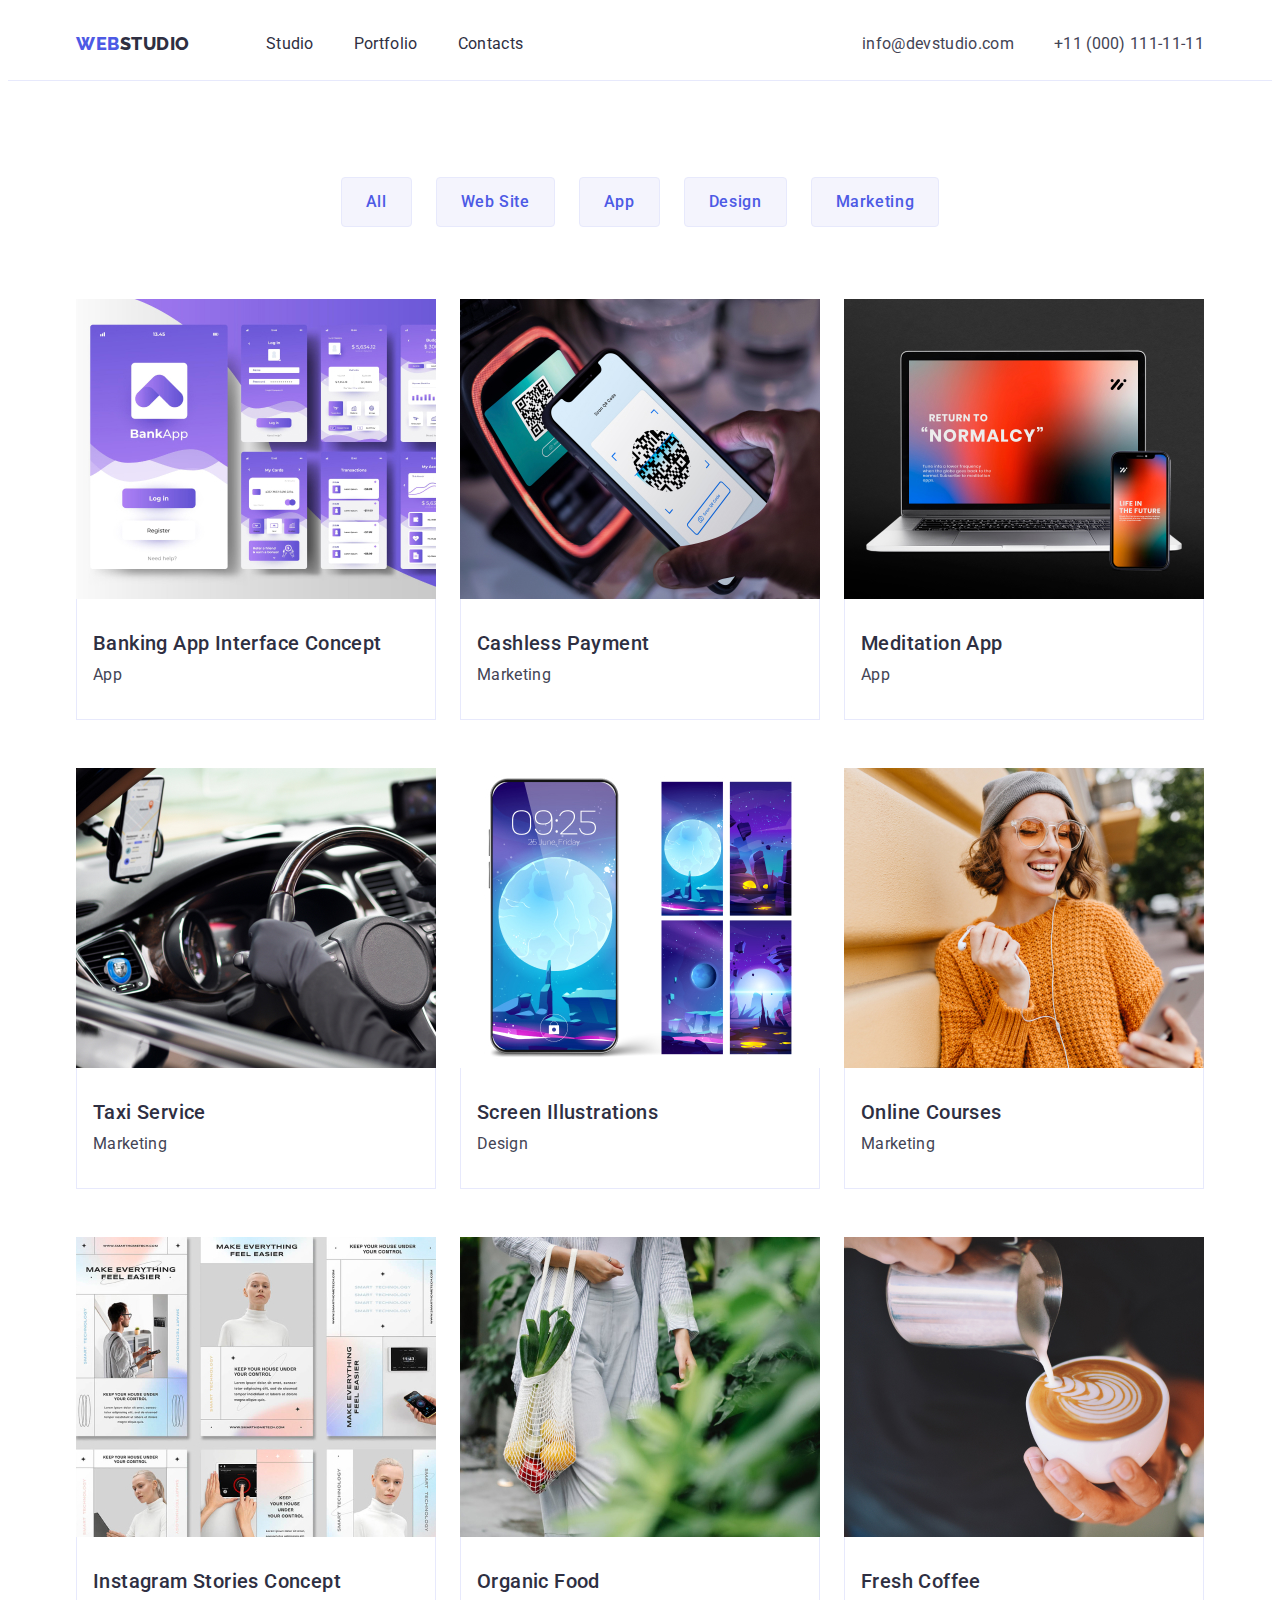
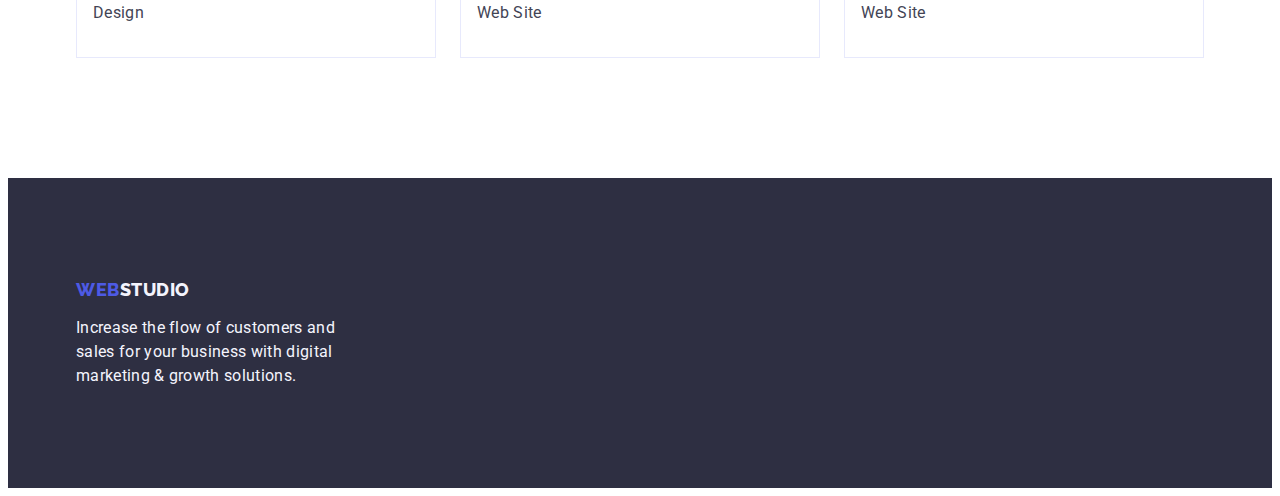
==== portfolio.html @ 53a60d80 "complete" ====
<!DOCTYPE html>
<html lang="en">
  <head>
    <meta charset="UTF-8" />
    <meta name="viewport" content="width=device-width, initial-scale=1.0" />
    <link
      rel="stylesheet"
      href="https://cdnjs.cloudflare.com/ajax/libs/modern-normalize/2.0.0/modern-normalize.min.css"
      integrity="sha512-4xo8blKMVCiXpTaLzQSLSw3KFOVPWhm/TRtuPVc4WG6kUgjH6J03IBuG7JZPkcWMxJ5huwaBpOpnwYElP/m6wg=="
      crossorigin="anonymous"
      referrerpolicy="no-referrer"
    />
    <link rel="stylesheet" href="./css/styles.css" />
    <link rel="preconnect" href="https://fonts.googleapis.com" />
    <link rel="preconnect" href="https://fonts.gstatic.com" crossorigin />
    <link
      href="https://fonts.googleapis.com/css2?family=Raleway:wght@800&family=Roboto:wght@400;500;700;900&display=swap"
      rel="stylesheet"
    />
    <title>Portfolio</title>
  </head>
  <body>
    <header class="header">
      <div class="container">
        <nav class="list header-nav">
          <a href="./index.html" class="header-logo link list"
            >Web<span class="logo-span">Studio</span></a
          >
          <ul class="list header-list">
            <li class="header-menu-item">
              <a href="./index.html" class="link header-item">Studio</a>
            </li>
            <li class="header-menu-item">
              <a href="./portfolio.html" class="link header-item">Portfolio</a>
            </li>
            <li class="header-menu-item">
              <a href="" class="link header-item">Contacts</a>
            </li>
          </ul>
        </nav>
        <address class="address">
          <ul class="list header-list">
            <li class="header-address">
              <a href="mailto:info@devstudio.com" class="link header-item"
                >info@devstudio.com</a
              >
            </li>
            <li class="header-address">
              <a href="tel:+110001111111" class="link header-item"
                >+11 (000) 111-11-11</a
              >
            </li>
          </ul>
        </address>
      </div>
    </header>
    <main>
      <section class="section-portfolio">
        <div class="container">
          <h1 class="visually-hidden">Title one</h1>
          <!-- Button -->
          <ul class="list btn-list">
            <li class="link btn-link">
              <button class="btn-item" type="button">All</button>
            </li>
            <li class="link btn-link">
              <button class="btn-item" type="button">Web Site</button>
            </li>
            <li class="link btn-link">
              <button class="btn-item" type="button">App</button>
            </li>
            <li class="link btn-link">
              <button class="btn-item" type="button">Design</button>
            </li>
            <li class="link btn-link">
              <button class="btn-item" type="button">Marketing</button>
            </li>
          </ul>
          <!-- IMAGES -->
          <ul class="list portfolio-list">
            <li class="img-portfolio">
              <a href="" class="link">
                <img src="./images/img-docs.jpg" alt="photo" width="360" />
                <div class="container-portfolio">
                  <h2 class="portfolio-title">Banking App Interface Concept</h2>
                  <p class="portfolio-paragraph">App</p>
                </div></a
              >
            </li>
            <li class="img-portfolio">
              <a href="" class="link"
                ><img src="./images/img-docs-2.jpg" alt="photo" width="360" />
                <div class="container-portfolio">
                  <h2 class="portfolio-title">Cashless Payment</h2>
                  <p class="portfolio-paragraph">Marketing</p>
                </div></a
              >
            </li>
            <li class="img-portfolio">
              <a href="" class="link"
                ><img src="./images/img-docs-3.jpg" alt="photo" width="360" />
                <div class="container-portfolio">
                  <h2 class="portfolio-title">Meditation App</h2>
                  <p class="portfolio-paragraph">App</p>
                </div></a
              >
            </li>
            <li class="img-portfolio">
              <a href="" class="link"
                ><img src="./images/img-docs-4.jpg" alt="photo" width="360" />
                <div class="container-portfolio">
                  <h2 class="portfolio-title">Taxi Service</h2>
                  <p class="portfolio-paragraph">Marketing</p>
                </div></a
              >
            </li>
            <li class="img-portfolio">
              <a href="" class="link"
                ><img src="./images/img-docs-5.jpg" alt="photo" width="360" />
                <div class="container-portfolio">
                  <h2 class="portfolio-title">Screen Illustrations</h2>
                  <p class="portfolio-paragraph">Design</p>
                </div></a
              >
            </li>
            <li class="img-portfolio">
              <a href="" class="link"
                ><img src="./images/img-docs-6.jpg" alt="photo" width="360" />
                <div class="container-portfolio">
                  <h2 class="portfolio-title">Online Courses</h2>
                  <p class="portfolio-paragraph">Marketing</p>
                </div></a
              >
            </li>
            <li class="img-portfolio">
              <a href="" class="link">
                <img src="./images/img-docs-7.jpg" alt="photo" width="360" />
                <div class="container-portfolio">
                  <h2 class="portfolio-title">Instagram Stories Concept</h2>
                  <p class="portfolio-paragraph">Design</p>
                </div></a
              >
            </li>
            <li class="img-portfolio">
              <a href="" class="link">
                <img src="./images/img-docs-8.jpg" alt="photo" width="360" />
                <div class="container-portfolio">
                  <h2 class="portfolio-title">Organic Food</h2>
                  <p class="portfolio-paragraph">Web Site</p>
                </div></a
              >
            </li>
            <li class="img-portfolio">
              <a href="" class="link"
                ><img src="./images/img-docs-9.jpg" alt="photo" width="360" />
                <div class="container-portfolio">
                  <h2 class="portfolio-title">Fresh Coffee</h2>
                  <p class="portfolio-paragraph">Web Site</p>
                </div></a
              >
            </li>
          </ul>
        </div>
      </section>
    </main>
    <footer class="footer">
      <div class="container">
        <a class="link footer-logo" href="./index.html"
          >Web<span class="span-footer">Studio</span></a
        >
        <p class="footer-text">
          Increase the flow of customers and sales for your business with
          digital marketing & growth solutions.
        </p>
      </div>
    </footer>
  </body>
</html>
---- css/styles.css ----
*,
*::before,
*::after {
  box-sizing: border-box;
}
body {
  font-family: var(--font-primary);
  color: var(--slate);
  background-color: var(--white);
  line-height: 1.66;
}
:root {
  --font-primary: "Roboto", sans-serif;
  --cloud: #f4f4fd;
  --cornflower: #e7e9fc;
  --iris: #4d5ae5;
  --ocean: #404bbf;
  --navyblue: #2e2f42;
  --green: #31d0aa;
  --slate: #434455;
  --lightslate: #8e8f99;
  --navyblue-modal: rgba(46, 47, 66, 0.4);
  --grey: rgba(46, 47, 66, 0.7);
  --white: #fff;
}
li {
  list-style: none;
}
.list {
  list-style: none;
  list-style-type: none;
}
.link {
  text-decoration: none;
  color: inherit;
}
button {
  cursor: pointer;
}
.logo-span {
  color: #2e2f42;
}
p,
h1,
h2,
h3,
h4,
h5,
h6 {
  margin-bottom: 0;
  margin-top: 0;
}
ul,
ol {
  margin-bottom: 0;
  margin-top: 0;
  padding-left: 0;
}
img {
  display: block;
  max-width: 100%;
  height: auto;
}
.visually-hidden {
  position: absolute;
  width: 1px;
  height: 1px;
  margin: -1px;
  border: 0;
  padding: 0;
  white-space: nowrap;
  clip-path: inset(100%);
  clip: rect(0 0 0 0);
  overflow: hidden;
}

/* DIV */
.container {
  max-width: 1158px;
  padding: 0 15px;
  margin: 0 auto;
}
.container-portfolio {
  padding: 32px 16px;
  border: 1px solid #e7e9fc;
  border-top: none;
}

/* ---------HEADER------------ */
.header {
  border-bottom: 1px solid #e7e9fc;
  background-color: var(--white, #fff);
}
.header .container {
  display: flex;
  justify-content: space-between;
  align-items: center;
}
.address {
  font-style: normal;
}
.header-logo {
  display: inline-block;
  margin-right: 76px;
  color: var(--iris, #4d5ae5);
  font-family: "Raleway", sans-serif;
  font-weight: 800;
  font-size: 18px;
  line-height: 1.17;
  letter-spacing: 0.03em;
  text-transform: uppercase;
}
.logo-span {
  color: var(--navyblue, #2e2f42);
  font-family: "Raleway", sans-serif;
  font-size: 18px;
  line-height: 1.16;
  letter-spacing: 0.03em;
  text-transform: uppercase;
}
.header-nav {
  display: flex;
  align-items: center;
}
.header-list {
  display: flex;
  gap: 40px;
  align-items: center;
}
.header-menu-item {
  color: var(--navyblue, #2e2f42);
  font-family: var(--font-primary);
  font-size: 16px;
  line-height: 1.5;
  letter-spacing: 0.02em;
}
.header-address {
  color: var(--slate, #434455);
  font-family: var(--font-primary);
  font-size: 16px;
  line-height: 1.5;
  letter-spacing: 0.02em;
}
.header-item {
  display: inline-block;
  padding: 24px 0;
}
.link:hover,
.link:focus {
  color: #404bbf;
}

/* -------------MAIN----------- */

.main-title {
  max-width: 496px;
  margin: 0 auto;
  color: var(--white, #fff);
  font-family: var(--font-primary);
  font-size: 56px;
  line-height: 1.07;
  letter-spacing: 0.02em;
  text-align: center;
}
.text-btn {
  display: block;
  margin: 48px auto 0;
  min-width: 169px;
  height: 56px;
  border: none;
  border-radius: 4px;
  cursor: pointer;
  color: var(--white, #fff);
  font-family: var(--font-primary);
  font-size: 16px;
  font-weight: 500;
  line-height: 1.5;
  letter-spacing: 0.04em;
  background-color: #4d5ae5;
}
.btn-list {
  display: flex;
  justify-content: center;
  gap: 24px;
  margin-bottom: 72px;
}
.btn-item {
  padding: 12px 24px;
  border: 1px solid #e7e9fc;
  border-radius: 4px;
  font-family: "Roboto", sans-serif;
  font-weight: 500;
  font-size: 16px;
  line-height: 1.5;
  letter-spacing: 0.04em;
  color: #4d5ae5;
  background-color: #f4f4fd;
  cursor: pointer;
}
.btn-item:hover {
  color: #ffffff;
  background-color: #404bbf;
  border: 1px solid transparent;
}
.btn-item:focus {
  color: #ffffff;
  background-color: #404bbf;
  border: 1px solid transparent;
}
.section-list {
  display: flex;
  gap: 24px;
}
.section-two-link {
  width: calc((100% - 72px) / 4);
}
.link-communications {
  width: calc((100% - 48px) / 3);
}
.section-item {
  background: var(--white, #fff);
  width: calc((100% - 72px) / 4);
  border-radius: 0px 0px 4px 4px;
}
.our-team {
  padding: 32px 0;
}
.text-btn:hover,
.text-btn:focus {
  background-color: #404bbf;
}
.main-title-list {
  margin-bottom: 8px;
  color: var(--navyblue, #2e2f42);
  font-family: var(--font-primary);
  font-weight: 500;
  font-size: 20px;
  line-height: 1.2;
  letter-spacing: 0.02em;
}
.section-team .main-title-list {
  text-align: center;
}
.main-text {
  color: var(--slate, #434455);
  font-family: var(--font-primary);
  font-size: 16px;
  line-height: 1.5;
  letter-spacing: 0.02em;
}
.main-title-text {
  color: var(--navyblue, #2e2f42);
  font-family: var(--font-primary);
  font-size: 36px;
  line-height: 1.11;
  letter-spacing: 0.02em;
  text-transform: capitalize;
  text-align: center;
  margin-bottom: 72px;
}

.section-list {
  display: flex;
  max-width: 1128px;
  height: auto;
  gap: 24px;
}

.portfolio-title {
  color: var(--navyblue, #2e2f42);
  font-family: "Roboto", sans-serif;
  font-weight: 500;
  font-size: 20px;
  line-height: 1.2;
  letter-spacing: 0.02em;
  margin-bottom: 8px;
}
.portfolio-paragraph {
  color: var(--slate, #434455);
  font-family: "Roboto", sans-serif;
  font-size: 16px;
  line-height: 1.5;
  letter-spacing: 0.02em;
}
.text-description {
  color: var(--slate, #434455);
  font-family: var(--font-primary);
  font-size: 16px;
  line-height: 1.5;
  letter-spacing: 0.02em;
  text-align: center;
}
.portfolio-list {
  display: flex;
  flex-wrap: wrap;
  column-gap: 24px;
  row-gap: 48px;
}
.img-portfolio {
  width: calc((100% - 48px) / 3);
}

/* ---------Section----------- */
.section-one {
  background: var(--navyblue, #2e2f42);
  padding: 188px 0;
}
.section-two {
  background: #fff;
  padding: 120px 0;
}

.section-three {
  background: #fff;
  padding-bottom: 120px;
}

.section-team {
  background: var(--cloud, #f4f4fd);
  padding: 120px 0;
}

.section-portfolio {
  background: #fff;
  padding-top: 96px;
  padding-bottom: 120px;
}
/* --------FOOTER---------- */
.footer {
  background: var(--navyblue, #2e2f42);
  padding-top: 100px;
  padding-bottom: 100px;
}
.span-footer {
  color: var(--cloud, #f4f4fd);
}
.footer-text {
  line-height: 1.5;
  color: #f4f4fd;
  letter-spacing: 0.02em;
  max-width: 264px;
}
.footer-logo {
  display: inline-block;
  margin-bottom: 16px;
  color: var(--iris, #4d5ae5);
  font-family: "Raleway", sans-serif;
  font-weight: 800;
  font-size: 18px;
  line-height: 1.17;
  letter-spacing: 0.03em;
  text-transform: uppercase;
}
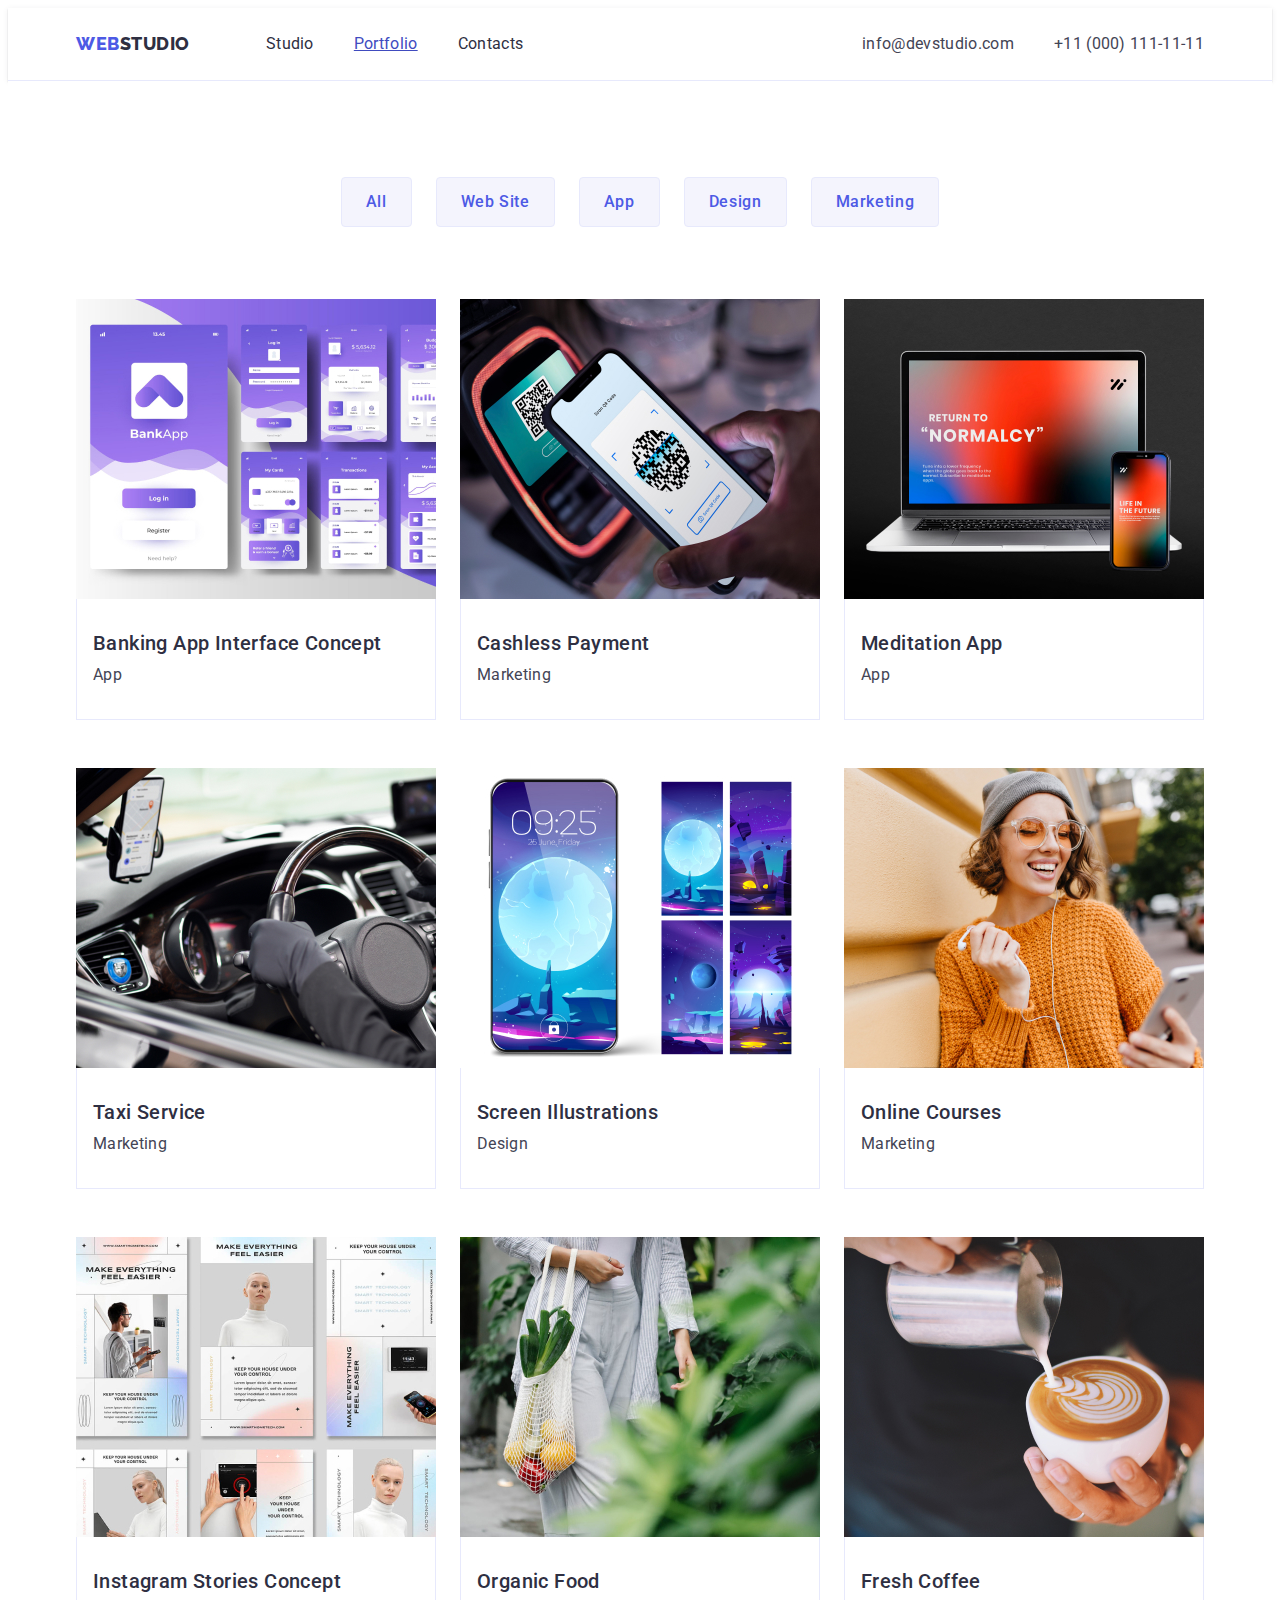
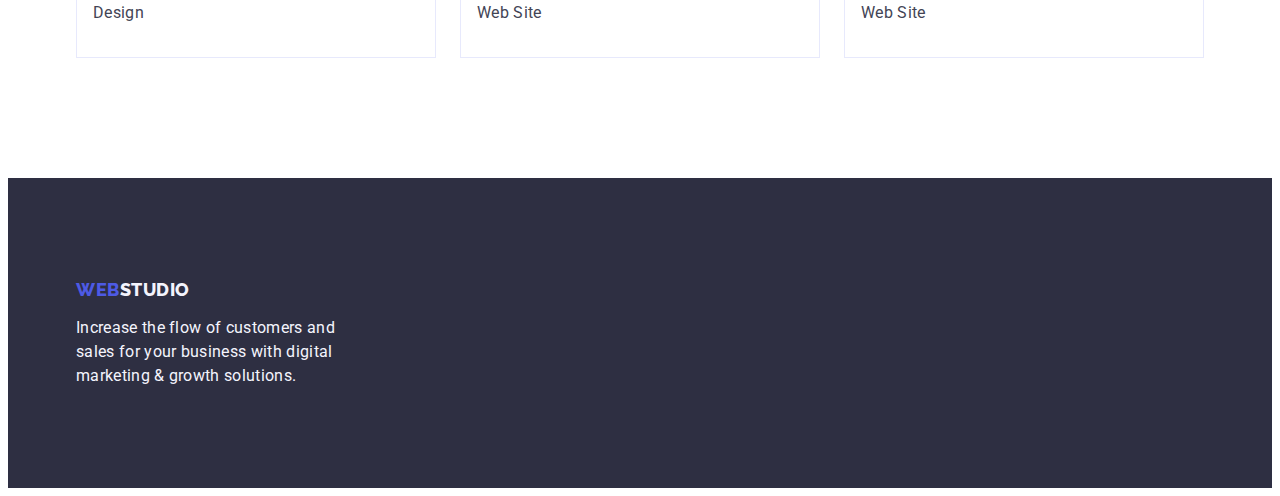
==== commit a769dc1c: "complete" ====
--- a/portfolio.html
+++ b/portfolio.html
@@ -31,7 +31,12 @@
               <a href="./index.html" class="link header-item">Studio</a>
             </li>
             <li class="header-menu-item">
-              <a href="./portfolio.html" class="link header-item">Portfolio</a>
+              <a
+                href="./portfolio.html"
+                class="current"
+                class="link header-item"
+                >Portfolio</a
+              >
             </li>
             <li class="header-menu-item">
               <a href="" class="link header-item">Contacts</a>
--- a/css/styles.css
+++ b/css/styles.css
@@ -90,11 +90,27 @@
 .header {
   border-bottom: 1px solid #e7e9fc;
   background-color: var(--white, #fff);
+  box-shadow: 0px 2px 1px rgba(46, 47, 66, 0.08),
+    0px 1px 1px rgba(46, 47, 66, 0.16), 0px 1px 6px rgba(46, 47, 66, 0.08);
 }
 .header .container {
   display: flex;
   justify-content: space-between;
   align-items: center;
+}
+.current {
+  position: relative;
+  color: #404bbf;
+}
+.current::after {
+  content: "";
+  position: absolute;
+  left: 0;
+  bottom: -1px;
+  height: 4px;
+  background-color: #404bbf;
+  border-radius: 2px;
+  transition: color 250ms cubic-bezier(0.4, 0, 0.2, 1);
 }
 .address {
   font-style: normal;
@@ -144,6 +160,7 @@
 .header-item {
   display: inline-block;
   padding: 24px 0;
+  transition: color 250ms cubic-bezier(0.4, 0, 0.2, 1);
 }
 .link:hover,
 .link:focus {
@@ -163,6 +180,7 @@
   text-align: center;
 }
 .text-btn {
+  transition: background-color 250ms cubic-bezier(0.4, 0, 0.2, 1);
   display: block;
   margin: 48px auto 0;
   min-width: 169px;
@@ -178,6 +196,7 @@
   letter-spacing: 0.04em;
   background-color: #4d5ae5;
 }
+
 .btn-list {
   display: flex;
   justify-content: center;
@@ -185,6 +204,7 @@
   margin-bottom: 72px;
 }
 .btn-item {
+  transition: background-color 250ms cubic-bezier(0.4, 0, 0.2, 1);
   padding: 12px 24px;
   border: 1px solid #e7e9fc;
   border-radius: 4px;
@@ -302,8 +322,19 @@
 
 /* ---------Section----------- */
 .section-one {
-  background: var(--navyblue, #2e2f42);
+  background-color: var(--navyblue, #2e2f42);
   padding: 188px 0;
+  background-image: url(/images/people-office\ 1.jpg);
+  background-size: cover;
+  background-image: linear-gradient(
+      rgba(46, 47, 66, 0.7),
+      rgba(46, 47, 66, 0.7)
+    ),
+    url(/images/people-office\ 1.jpg);
+  max-width: 1440px;
+  background-repeat: no-repeat;
+  background-position: center;
+  margin: 0 auto;
 }
 .section-two {
   background: #fff;
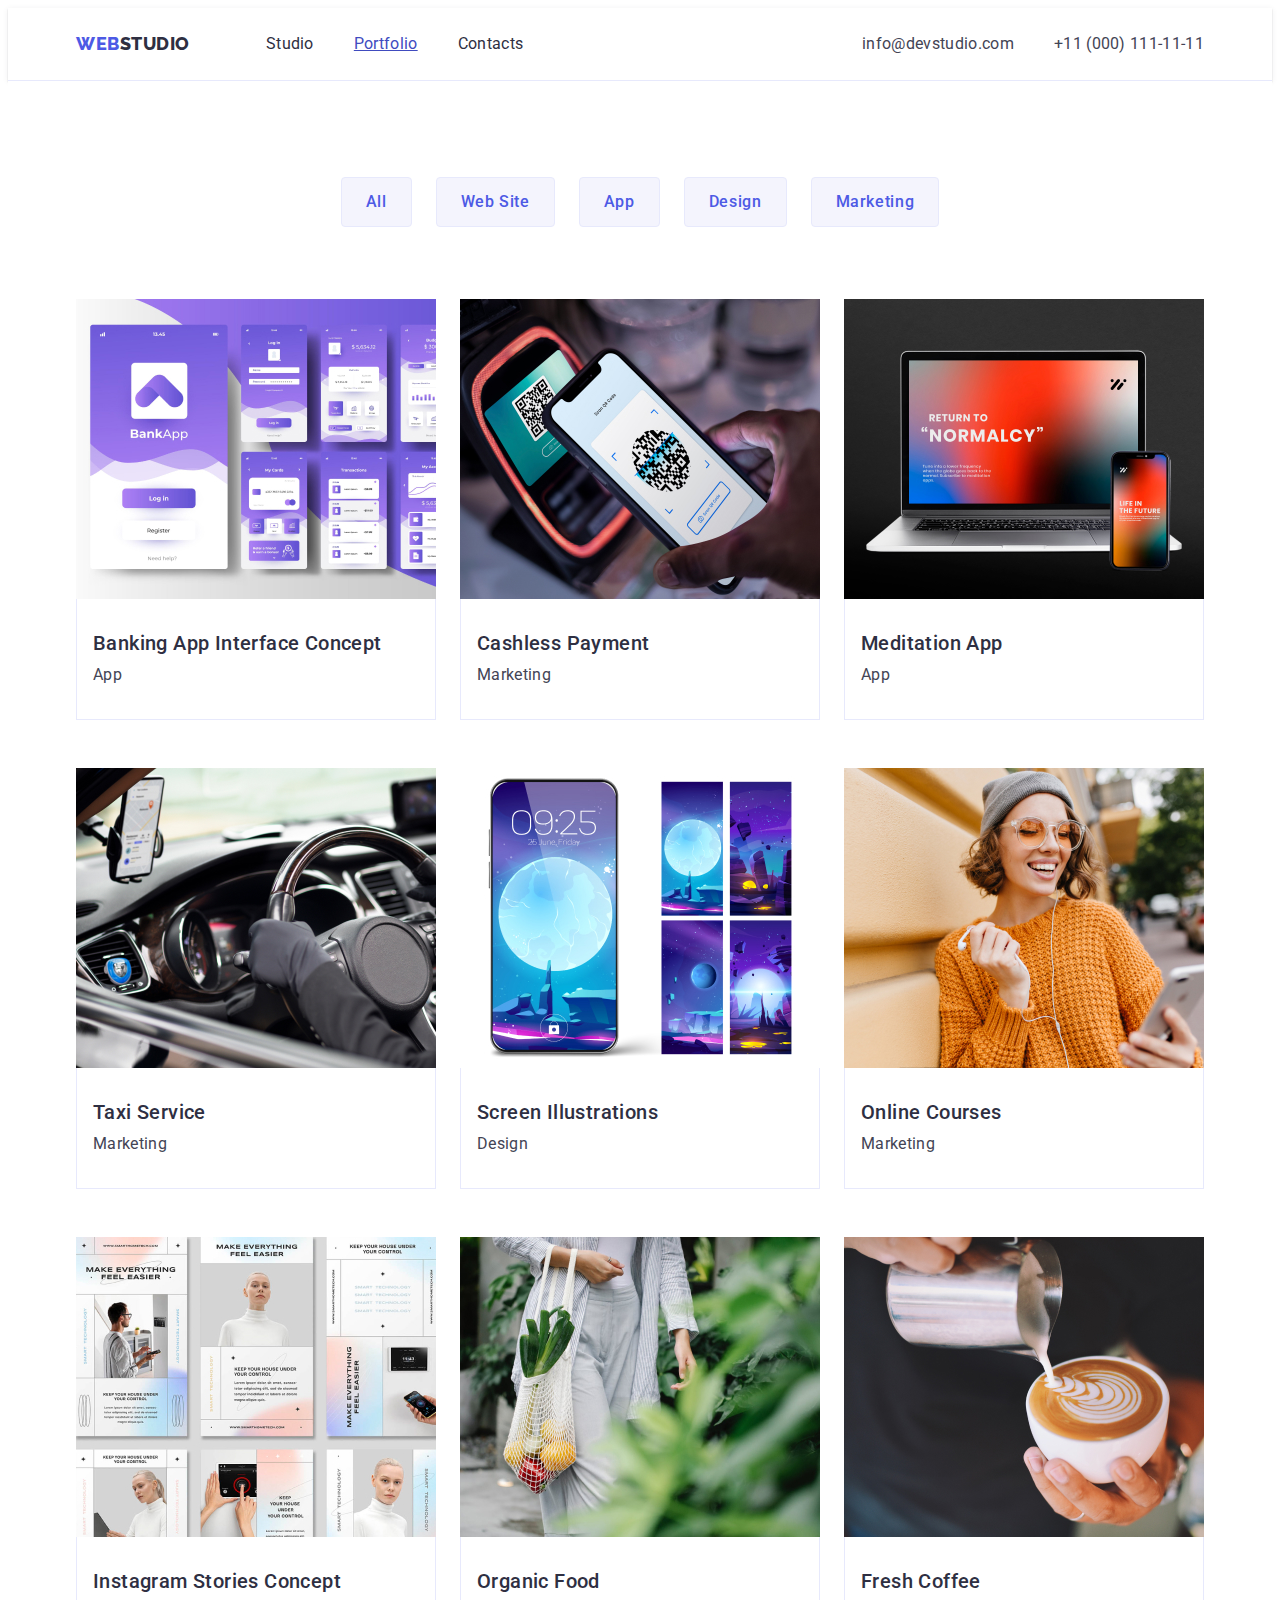
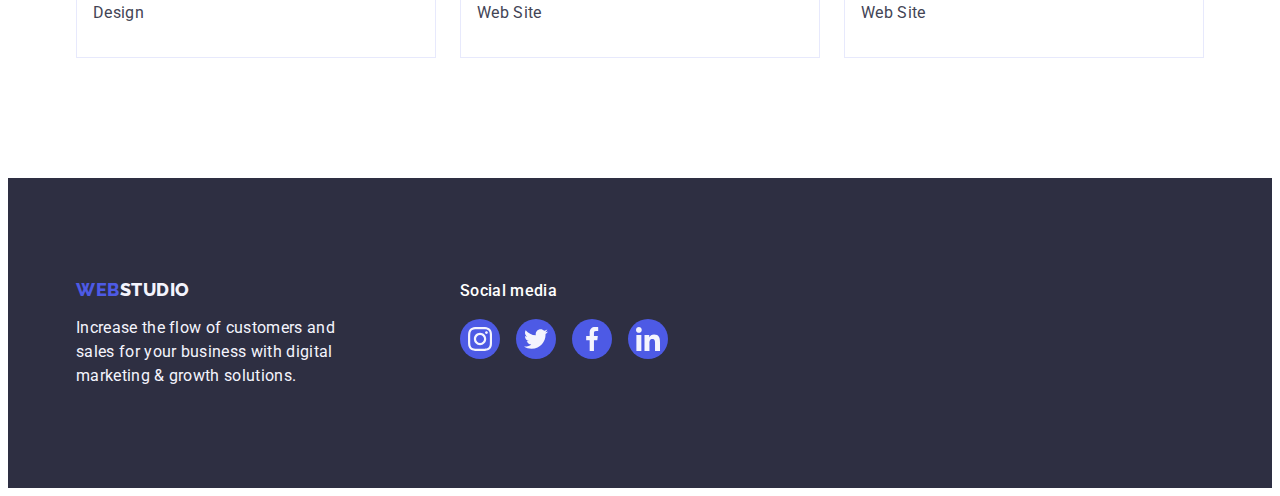
==== commit fafa25dd: "go" ====
--- a/portfolio.html
+++ b/portfolio.html
@@ -170,13 +170,44 @@
     </main>
     <footer class="footer">
       <div class="container">
-        <a class="link footer-logo" href="./index.html"
-          >Web<span class="span-footer">Studio</span></a
-        >
-        <p class="footer-text">
-          Increase the flow of customers and sales for your business with
-          digital marketing & growth solutions.
-        </p>
+        <div class="footer-container">
+          <a class="link footer-logo" href="./index.html"
+            >Web<span class="span-footer">Studio</span></a
+          >
+          <p class="footer-text">
+            Increase the flow of customers and sales for your business with
+            digital marketing & growth solutions.
+          </p>
+        </div>
+        <div class="footer-icons">
+          <p class="footer-paragraph">Social media</p>
+          <ul class="footer-list">
+            <li class="footer-item">
+              <a class="footer-link" href=""
+                ><svg width="24" height="24" class="svg-footer">
+                  <use href="/images/icons.svg#icon-instagram-2"></use></svg
+              ></a>
+            </li>
+            <li class="footer-item">
+              <a class="footer-link" href=""
+                ><svg width="24" height="24" class="svg-footer">
+                  <use href="/images/icons.svg#icon-twitter-1"></use></svg
+              ></a>
+            </li>
+            <li class="footer-item">
+              <a class="footer-link" href=""
+                ><svg width="24" height="24" class="svg-footer">
+                  <use href="/images/icons.svg#icon-facebook-1"></use></svg
+              ></a>
+            </li>
+            <li class="footer-item">
+              <a class="footer-link" href=""
+                ><svg width="24" height="24" class="svg-footer">
+                  <use href="/images/icons.svg#icon-linkedin-1"></use></svg
+              ></a>
+            </li>
+          </ul>
+        </div>
       </div>
     </footer>
   </body>
--- a/css/styles.css
+++ b/css/styles.css
@@ -101,6 +101,7 @@
 .current {
   position: relative;
   color: #404bbf;
+  transition: color 250ms cubic-bezier(0.4, 0, 0.2, 1);
 }
 .current::after {
   content: "";
@@ -110,7 +111,6 @@
   height: 4px;
   background-color: #404bbf;
   border-radius: 2px;
-  transition: color 250ms cubic-bezier(0.4, 0, 0.2, 1);
 }
 .address {
   font-style: normal;
@@ -180,7 +180,6 @@
   text-align: center;
 }
 .text-btn {
-  transition: background-color 250ms cubic-bezier(0.4, 0, 0.2, 1);
   display: block;
   margin: 48px auto 0;
   min-width: 169px;
@@ -196,7 +195,9 @@
   letter-spacing: 0.04em;
   background-color: #4d5ae5;
 }
-
+.header-button {
+  transition: background-color 250ms cubic-bezier(0.4, 0, 0.2, 1);
+}
 .btn-list {
   display: flex;
   justify-content: center;
@@ -241,6 +242,8 @@
   background: var(--white, #fff);
   width: calc((100% - 72px) / 4);
   border-radius: 0px 0px 4px 4px;
+  box-shadow: 0px 1px 6px rgba(46, 47, 66, 0.08),
+    0px 1px 1px rgba(46, 47, 66, 0.16), 0px 2px 1px rgba(46, 47, 66, 0.08);
 }
 .our-team {
   padding: 32px 0;
@@ -285,7 +288,42 @@
   height: auto;
   gap: 24px;
 }
-
+button {
+  transition: background-color 250ms cubic-bezier(0.4, 0, 0.2, 1);
+}
+.title-five {
+  font-size: 36px;
+  line-height: 1.11;
+  color: #2e2f42;
+  margin-bottom: 72px;
+  text-align: center;
+}
+.clients-list {
+  display: flex;
+  gap: 24px;
+}
+.clients-item {
+  width: calc((100% - 120px) / 6);
+  height: 88px;
+}
+.clients-link {
+  width: 100%;
+  height: 100%;
+  display: flex;
+  border: 1px solid #8e8f99;
+  border-radius: 4px;
+  align-items: center;
+  justify-content: center;
+  color: #8e8f99;
+}
+.clients-link:hover {
+  border-color: #404bbf;
+  color: #404bbf;
+}
+.clients-link:focus {
+  border-color: #404bbf;
+  color: #404bbf;
+}
 .portfolio-title {
   color: var(--navyblue, #2e2f42);
   font-family: "Roboto", sans-serif;
@@ -320,6 +358,46 @@
   width: calc((100% - 48px) / 3);
 }
 
+/* ----ICONS---- */
+.icon {
+  display: flex;
+  align-items: center;
+  justify-content: center;
+  height: 112px;
+  background-color: #f4f4fd;
+  border-radius: 4px;
+  margin-bottom: 8px;
+}
+.icon-list {
+  display: flex;
+  justify-content: center;
+  gap: 24px;
+}
+.icon-item {
+  width: 40px;
+  height: 40px;
+}
+.icon-link {
+  width: 100%;
+  height: 100%;
+  background-color: #4d5ae5;
+  border-radius: 50%;
+  display: flex;
+  align-items: center;
+  justify-content: center;
+}
+.icon-link:hover {
+  background-color: #404bbf;
+}
+.icon-link:focus {
+  background-color: #404bbf;
+}
+.svg-team {
+  fill: #f4f4fd;
+}
+.svg-clients {
+  fill: currentColor;
+}
 /* ---------Section----------- */
 .section-one {
   background-color: var(--navyblue, #2e2f42);
@@ -350,6 +428,9 @@
   background: var(--cloud, #f4f4fd);
   padding: 120px 0;
 }
+.section-five {
+  padding: 120px 0;
+}
 
 .section-portfolio {
   background: #fff;
@@ -361,6 +442,13 @@
   background: var(--navyblue, #2e2f42);
   padding-top: 100px;
   padding-bottom: 100px;
+}
+.footer .container {
+  display: flex;
+  align-items: baseline;
+}
+.footer-container {
+  margin-right: 120px;
 }
 .span-footer {
   color: var(--cloud, #f4f4fd);
@@ -382,3 +470,37 @@
   letter-spacing: 0.03em;
   text-transform: uppercase;
 }
+.footer-paragraph {
+  font-size: 16px;
+  font-weight: 500;
+  line-height: 1.5;
+  letter-spacing: 0.02em;
+  color: #ffffff;
+  margin-bottom: 16px;
+}
+.footer-list {
+  display: flex;
+  gap: 16px;
+}
+.footer-item {
+  width: 40px;
+  height: 40px;
+}
+.footer-link {
+  width: 100%;
+  height: 100%;
+  display: flex;
+  background-color: #4d5ae5;
+  border-radius: 50%;
+  align-items: center;
+  justify-content: center;
+}
+.footer-link:hover {
+  background-color: #31d0aa;
+}
+.footer-link:focus {
+  background-color: #31d0aa;
+}
+.svg-footer {
+  fill: #f4f4fd;
+}
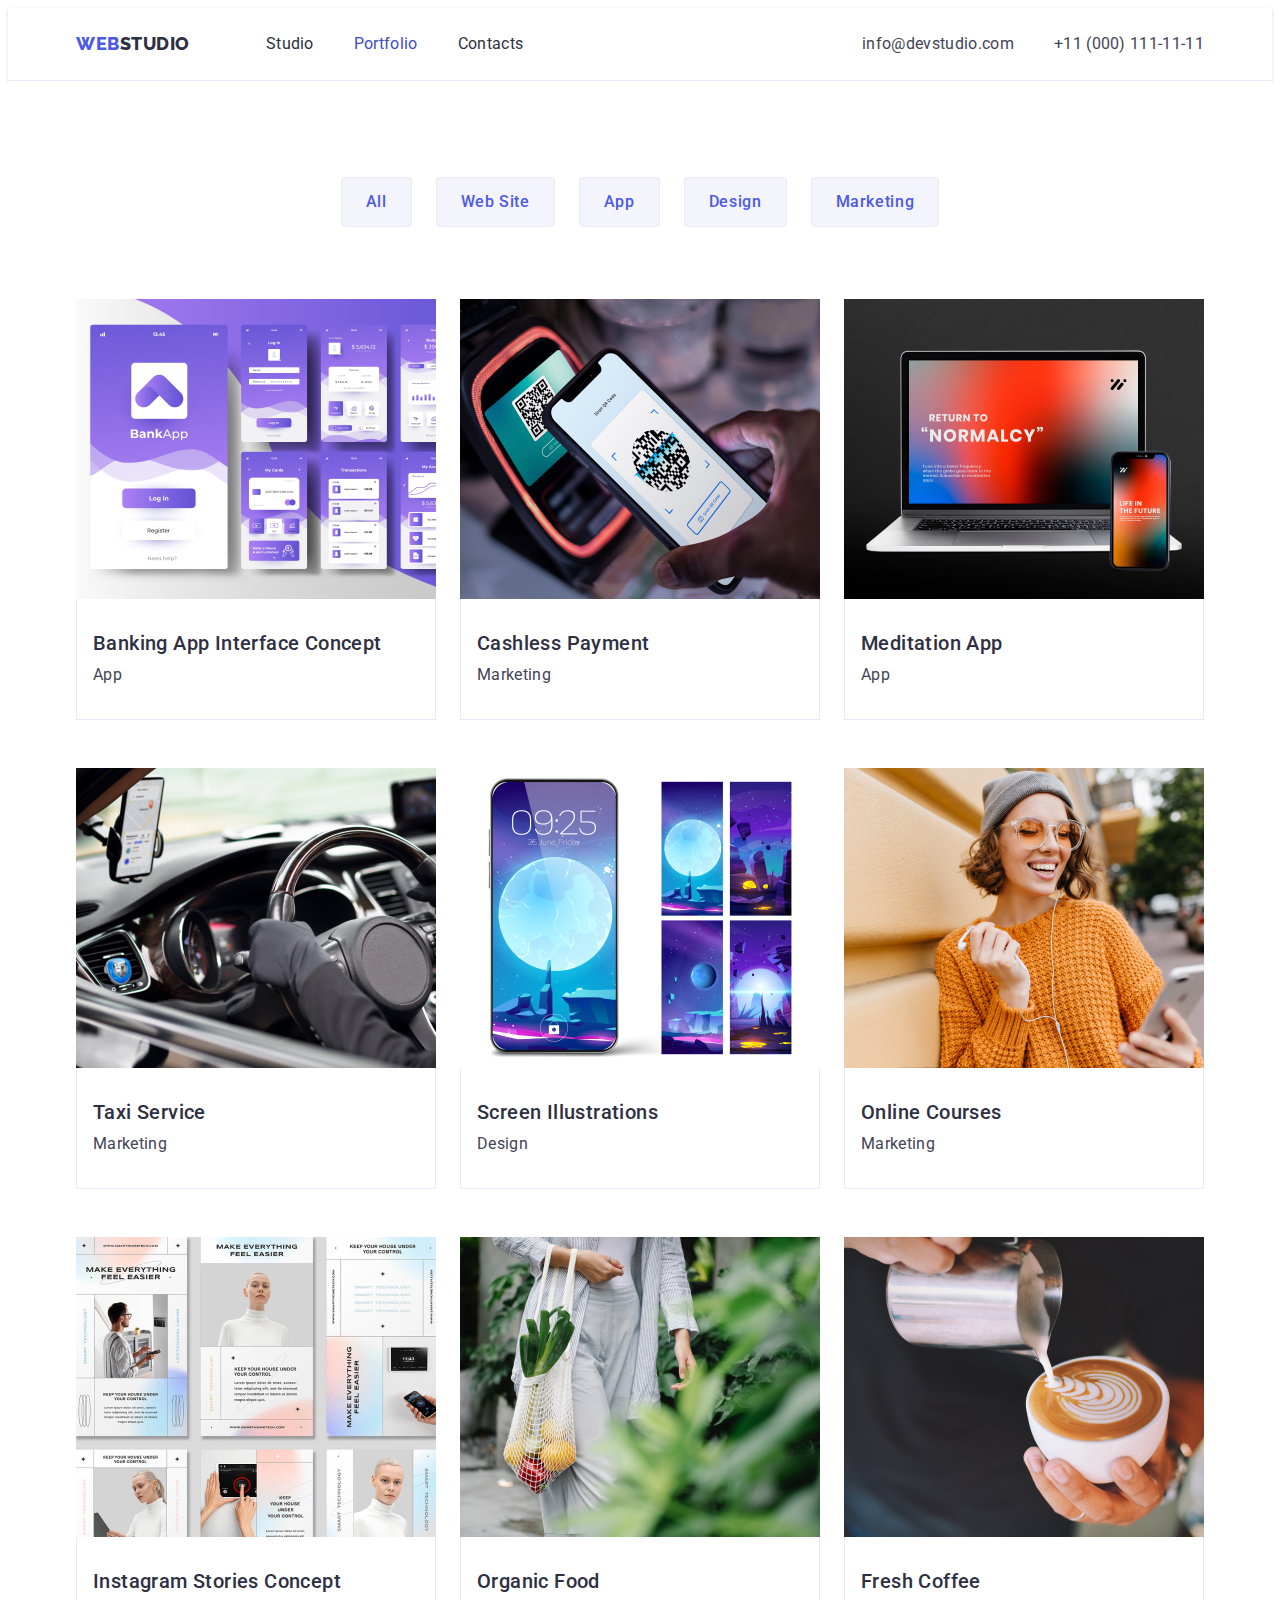
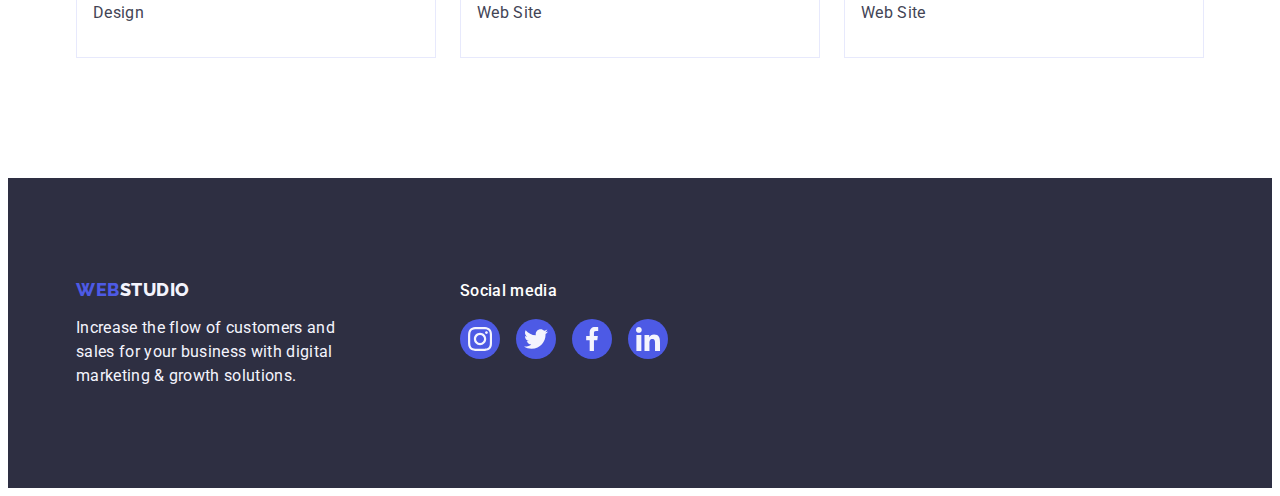
==== commit b71552ba: "complete" ====
--- a/portfolio.html
+++ b/portfolio.html
@@ -31,10 +31,7 @@
               <a href="./index.html" class="link header-item">Studio</a>
             </li>
             <li class="header-menu-item">
-              <a
-                href="./portfolio.html"
-                class="current"
-                class="link header-item"
+              <a href="./portfolio.html" class="link header-item current"
                 >Portfolio</a
               >
             </li>
@@ -84,8 +81,15 @@
           <!-- IMAGES -->
           <ul class="list portfolio-list">
             <li class="img-portfolio">
-              <a href="" class="link">
-                <img src="./images/img-docs.jpg" alt="photo" width="360" />
+              <a href="" class="link portfolio-cards">
+                <div class="container-img-portfolio">
+                  <img src="./images/img-docs.jpg" alt="photo" width="360" />
+                  <p class="text-new-portfolio">
+                    14 Stylish and User-Friendly App Design Concepts · Task
+                    Manager App · Calorie Tracker App · Exotic Fruit Ecommerce
+                    App · Cloud Storage App
+                  </p>
+                </div>
                 <div class="container-portfolio">
                   <h2 class="portfolio-title">Banking App Interface Concept</h2>
                   <p class="portfolio-paragraph">App</p>
@@ -93,8 +97,15 @@
               >
             </li>
             <li class="img-portfolio">
-              <a href="" class="link"
-                ><img src="./images/img-docs-2.jpg" alt="photo" width="360" />
+              <a href="" class="link portfolio-cards"
+                ><div class="container-img-portfolio">
+                  <img src="./images/img-docs-2.jpg" alt="photo" width="360" />
+                  <p class="text-new-portfolio">
+                    14 Stylish and User-Friendly App Design Concepts · Task
+                    Manager App · Calorie Tracker App · Exotic Fruit Ecommerce
+                    App · Cloud Storage App
+                  </p>
+                </div>
                 <div class="container-portfolio">
                   <h2 class="portfolio-title">Cashless Payment</h2>
                   <p class="portfolio-paragraph">Marketing</p>
@@ -102,8 +113,15 @@
               >
             </li>
             <li class="img-portfolio">
-              <a href="" class="link"
-                ><img src="./images/img-docs-3.jpg" alt="photo" width="360" />
+              <a href="" class="link portfolio-cards"
+                ><div class="container-img-portfolio">
+                  <img src="./images/img-docs-3.jpg" alt="photo" width="360" />
+                  <p class="text-new-portfolio">
+                    14 Stylish and User-Friendly App Design Concepts · Task
+                    Manager App · Calorie Tracker App · Exotic Fruit Ecommerce
+                    App · Cloud Storage App
+                  </p>
+                </div>
                 <div class="container-portfolio">
                   <h2 class="portfolio-title">Meditation App</h2>
                   <p class="portfolio-paragraph">App</p>
@@ -111,8 +129,15 @@
               >
             </li>
             <li class="img-portfolio">
-              <a href="" class="link"
-                ><img src="./images/img-docs-4.jpg" alt="photo" width="360" />
+              <a href="" class="link portfolio-cards"
+                ><div class="container-img-portfolio">
+                  <img src="./images/img-docs-4.jpg" alt="photo" width="360" />
+                  <p class="text-new-portfolio">
+                    14 Stylish and User-Friendly App Design Concepts · Task
+                    Manager App · Calorie Tracker App · Exotic Fruit Ecommerce
+                    App · Cloud Storage App
+                  </p>
+                </div>
                 <div class="container-portfolio">
                   <h2 class="portfolio-title">Taxi Service</h2>
                   <p class="portfolio-paragraph">Marketing</p>
@@ -120,8 +145,15 @@
               >
             </li>
             <li class="img-portfolio">
-              <a href="" class="link"
-                ><img src="./images/img-docs-5.jpg" alt="photo" width="360" />
+              <a href="" class="link portfolio-cards"
+                ><div class="container-img-portfolio">
+                  <img src="./images/img-docs-5.jpg" alt="photo" width="360" />
+                  <p class="text-new-portfolio">
+                    14 Stylish and User-Friendly App Design Concepts · Task
+                    Manager App · Calorie Tracker App · Exotic Fruit Ecommerce
+                    App · Cloud Storage App
+                  </p>
+                </div>
                 <div class="container-portfolio">
                   <h2 class="portfolio-title">Screen Illustrations</h2>
                   <p class="portfolio-paragraph">Design</p>
@@ -129,8 +161,15 @@
               >
             </li>
             <li class="img-portfolio">
-              <a href="" class="link"
-                ><img src="./images/img-docs-6.jpg" alt="photo" width="360" />
+              <a href="" class="link portfolio-cards"
+                ><div class="container-img-portfolio">
+                  <img src="./images/img-docs-6.jpg" alt="photo" width="360" />
+                  <p class="text-new-portfolio">
+                    14 Stylish and User-Friendly App Design Concepts · Task
+                    Manager App · Calorie Tracker App · Exotic Fruit Ecommerce
+                    App · Cloud Storage App
+                  </p>
+                </div>
                 <div class="container-portfolio">
                   <h2 class="portfolio-title">Online Courses</h2>
                   <p class="portfolio-paragraph">Marketing</p>
@@ -138,8 +177,15 @@
               >
             </li>
             <li class="img-portfolio">
-              <a href="" class="link">
-                <img src="./images/img-docs-7.jpg" alt="photo" width="360" />
+              <a href="" class="link portfolio-cards">
+                <div class="container-img-portfolio">
+                  <img src="./images/img-docs-7.jpg" alt="photo" width="360" />
+                  <p class="text-new-portfolio">
+                    14 Stylish and User-Friendly App Design Concepts · Task
+                    Manager App · Calorie Tracker App · Exotic Fruit Ecommerce
+                    App · Cloud Storage App
+                  </p>
+                </div>
                 <div class="container-portfolio">
                   <h2 class="portfolio-title">Instagram Stories Concept</h2>
                   <p class="portfolio-paragraph">Design</p>
@@ -147,8 +193,15 @@
               >
             </li>
             <li class="img-portfolio">
-              <a href="" class="link">
-                <img src="./images/img-docs-8.jpg" alt="photo" width="360" />
+              <a href="" class="link portfolio-cards">
+                <div class="container-img-portfolio">
+                  <img src="./images/img-docs-8.jpg" alt="photo" width="360" />
+                  <p class="text-new-portfolio">
+                    14 Stylish and User-Friendly App Design Concepts · Task
+                    Manager App · Calorie Tracker App · Exotic Fruit Ecommerce
+                    App · Cloud Storage App
+                  </p>
+                </div>
                 <div class="container-portfolio">
                   <h2 class="portfolio-title">Organic Food</h2>
                   <p class="portfolio-paragraph">Web Site</p>
@@ -156,8 +209,15 @@
               >
             </li>
             <li class="img-portfolio">
-              <a href="" class="link"
-                ><img src="./images/img-docs-9.jpg" alt="photo" width="360" />
+              <a href="" class="link portfolio-cards"
+                ><div class="container-img-portfolio">
+                  <img src="./images/img-docs-9.jpg" alt="photo" width="360" />
+                  <p class="text-new-portfolio">
+                    14 Stylish and User-Friendly App Design Concepts · Task
+                    Manager App · Calorie Tracker App · Exotic Fruit Ecommerce
+                    App · Cloud Storage App
+                  </p>
+                </div>
                 <div class="container-portfolio">
                   <h2 class="portfolio-title">Fresh Coffee</h2>
                   <p class="portfolio-paragraph">Web Site</p>
@@ -185,26 +245,30 @@
             <li class="footer-item">
               <a class="footer-link" href=""
                 ><svg width="24" height="24" class="svg-footer">
-                  <use href="/images/icons.svg#icon-instagram-2"></use></svg
-              ></a>
-            </li>
-            <li class="footer-item">
-              <a class="footer-link" href=""
-                ><svg width="24" height="24" class="svg-footer">
-                  <use href="/images/icons.svg#icon-twitter-1"></use></svg
-              ></a>
-            </li>
-            <li class="footer-item">
-              <a class="footer-link" href=""
-                ><svg width="24" height="24" class="svg-footer">
-                  <use href="/images/icons.svg#icon-facebook-1"></use></svg
-              ></a>
-            </li>
-            <li class="footer-item">
-              <a class="footer-link" href=""
-                ><svg width="24" height="24" class="svg-footer">
-                  <use href="/images/icons.svg#icon-linkedin-1"></use></svg
-              ></a>
+                  <use href="./images/icons.svg#icon-instagram-2"></use>
+                  </svg>
+                </a>
+            </li>
+            <li class="footer-item">
+              <a class="footer-link" href=""
+                ><svg width="24" height="24" class="svg-footer">
+                  <use href="./images/icons.svg#icon-twitter-1"></use>
+                  </svg>
+                </a>
+            </li>
+            <li class="footer-item">
+              <a class="footer-link" href=""
+                ><svg width="24" height="24" class="svg-footer">
+                  <use href="./images/icons.svg#icon-facebook-1"></use>
+                  </svg>
+                </a>
+            </li>
+            <li class="footer-item">
+              <a class="footer-link" href=""
+                ><svg width="24" height="24" class="svg-footer">
+                  <use href="./images/icons.svg#icon-linkedin-1"></use>
+                  </svg>
+                </a>
             </li>
           </ul>
         </div>
--- a/css/styles.css
+++ b/css/styles.css
@@ -205,7 +205,10 @@
   margin-bottom: 72px;
 }
 .btn-item {
-  transition: background-color 250ms cubic-bezier(0.4, 0, 0.2, 1);
+  transition: color 250ms cubic-bezier(0.4, 0, 0.2, 1),
+    background-color 250ms cubic-bezier(0.4, 0, 0.2, 1),
+    border-color 250ms cubic-bezier(0.4, 0, 0.2, 1),
+    box-shadow 250ms cubic-bezier(0.4, 0, 0.2, 1);
   padding: 12px 24px;
   border: 1px solid #e7e9fc;
   border-radius: 4px;
@@ -222,11 +225,15 @@
   color: #ffffff;
   background-color: #404bbf;
   border: 1px solid transparent;
+  box-shadow: 0px 3px 1px rgba(0, 0, 0, 0.1), 0px 2px 1px rgba(0, 0, 0, 0.08),
+    0px 2px 2px rgba(0, 0, 0, 0.12);
 }
 .btn-item:focus {
   color: #ffffff;
   background-color: #404bbf;
   border: 1px solid transparent;
+  box-shadow: 0px 3px 1px rgba(0, 0, 0, 0.1), 0px 2px 1px rgba(0, 0, 0, 0.08),
+    0px 2px 2px rgba(0, 0, 0, 0.12);
 }
 .section-list {
   display: flex;
@@ -315,6 +322,8 @@
   align-items: center;
   justify-content: center;
   color: #8e8f99;
+  transition: border-color 250ms cubic-bezier(0.4, 0, 0.2, 1),
+    color 250ms cubic-bezier(0.4, 0, 0.2, 1);
 }
 .clients-link:hover {
   border-color: #404bbf;
@@ -357,7 +366,42 @@
 .img-portfolio {
   width: calc((100% - 48px) / 3);
 }
-
+.portfolio-cards {
+  display: block;
+  transition: box-shadow 250ms cubic-bezier(0.4, 0, 0.2, 1);
+}
+.portfolio-cards:hover {
+  box-shadow: 0px 1px 6px rgba(46, 47, 66, 0.08),
+    0px 1px 1px rgba(46, 47, 66, 0.16), 0px 2px 1px rgba(46, 47, 66, 0.08);
+}
+.portfolio-cards:focus {
+  box-shadow: 0px 1px 6px rgba(46, 47, 66, 0.08),
+    0px 1px 1px rgba(46, 47, 66, 0.16), 0px 2px 1px rgba(46, 47, 66, 0.08);
+}
+.container-img-portfolio {
+  position: relative;
+  overflow: hidden;
+}
+.text-new-portfolio {
+  position: absolute;
+  top: 0;
+  font-size: 16px;
+  line-height: 1.5;
+  letter-spacing: 0.02em;
+  color: #f4f4fd;
+  padding: 40px 32px;
+  background-color: #4d5ae5;
+  width: 100%;
+  height: 100%;
+  transform: translateY(100%);
+  transition: transform 250ms cubic-bezier(0.4, 0, 0.2, 1);
+}
+.portfolio-cards:hover .text-new-portfolio {
+  transform: translateY(0);
+}
+.portfolio-cards:focus .text-new-portfolio {
+  transform: translateY(0);
+}
 /* ----ICONS---- */
 .icon {
   display: flex;
@@ -378,6 +422,7 @@
   height: 40px;
 }
 .icon-link {
+  transition: background-color 250ms cubic-bezier(0.4, 0, 0.2, 1);
   width: 100%;
   height: 100%;
   background-color: #4d5ae5;
@@ -402,13 +447,13 @@
 .section-one {
   background-color: var(--navyblue, #2e2f42);
   padding: 188px 0;
-  background-image: url(/images/people-office\ 1.jpg);
+  background-image: url(../images/office-hero.jpg);
   background-size: cover;
   background-image: linear-gradient(
       rgba(46, 47, 66, 0.7),
       rgba(46, 47, 66, 0.7)
     ),
-    url(/images/people-office\ 1.jpg);
+    url(../images/office-hero.jpg);
   max-width: 1440px;
   background-repeat: no-repeat;
   background-position: center;
@@ -494,6 +539,7 @@
   border-radius: 50%;
   align-items: center;
   justify-content: center;
+  transition: background-color 250ms cubic-bezier(0.4, 0, 0.2, 1);
 }
 .footer-link:hover {
   background-color: #31d0aa;
@@ -504,3 +550,62 @@
 .svg-footer {
   fill: #f4f4fd;
 }
+/* ---- MODAL ---- */
+.container-modal {
+  position: fixed;
+  top: 0;
+  left: 0;
+  width: 100%;
+  height: 100%;
+  background-color: rgba(46, 47, 66, 0.4);
+  transition: opacity 250ms cubic-bezier(0.4, 0, 0.2, 1),
+    visibility 250ms cubic-bezier(0.4, 0, 0.2, 1);
+}
+.is-hidden {
+  opacity: 0;
+  visibility: hidden;
+  pointer-events: none;
+}
+.modal-window {
+  position: absolute;
+  top: 50%;
+  left: 50%;
+  transform: translate(-50%, -50%) scale(1);
+  width: 408px;
+  min-height: 584px;
+  background: #fcfcfc;
+  box-shadow: 0px 1px 1px rgba(0, 0, 0, 0.14), 0px 1px 3px rgba(0, 0, 0, 0.12),
+    0px 2px 1px rgba(0, 0, 0, 0.2);
+  border-radius: 4px;
+  transition: transform 250ms cubic-bezier(0.4, 0, 0.2, 1);
+}
+.btn-modal {
+  position: absolute;
+  top: 24px;
+  right: 24px;
+  width: 24px;
+  height: 24px;
+  border-radius: 50%;
+  display: flex;
+  align-items: center;
+  justify-content: center;
+  background-color: #e7e9fc;
+  border: 1px solid rgba(0, 0, 0, 0.1);
+  padding: 0;
+  cursor: pointer;
+  transition: background-color 250ms cubic-bezier(0.4, 0, 0.2, 1),
+    border 250ms cubic-bezier(0.4, 0, 0.2, 1);
+}
+.btn-modal:hover {
+  background-color: #404bbf;
+  border: none;
+  fill: #ffffff;
+}
+.btn-modal:focus {
+  background-color: #404bbf;
+  border: none;
+  fill: #ffffff;
+}
+.svg-modal {
+  transition: fill 250ms cubic-bezier(0.4, 0, 0.2, 1);
+}
